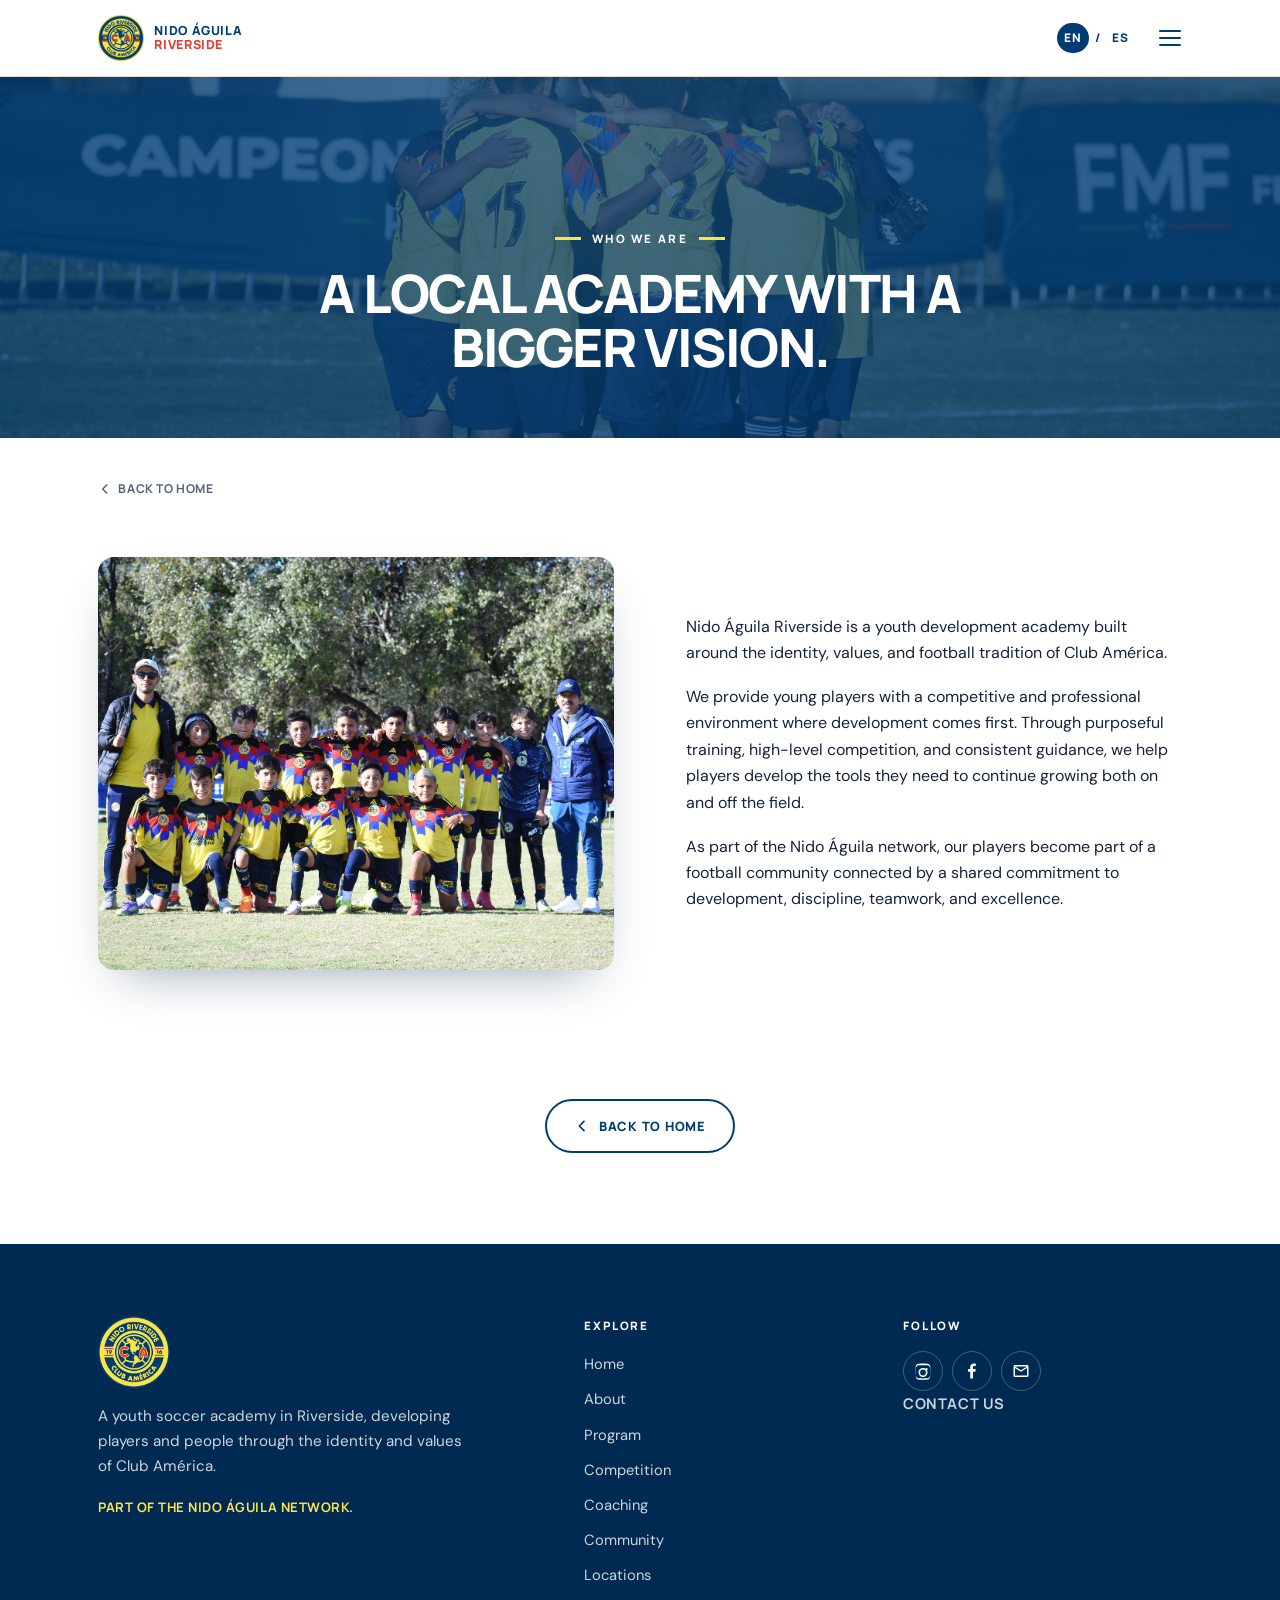
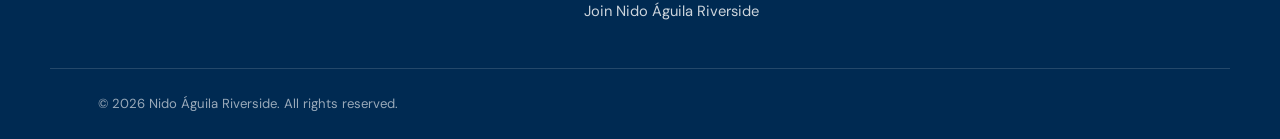
==== about.html @ 348e1729 "change settings" ====
<!doctype html>
<html lang="en">
<head>
  <meta charset="utf-8">
  <meta name="viewport" content="width=device-width, initial-scale=1">
  <title>About | Nido Águila Riverside</title>
  <meta name="description" content="Nido Águila Riverside is a youth development academy in Riverside, California, built around the identity, values, and football tradition of Club América.">
  <link rel="canonical" href="https://YOURDOMAIN.com/about.html">
  <meta property="og:type" content="website">
  <meta property="og:title" content="About | Nido Águila Riverside">
  <meta property="og:description" content="A local youth soccer academy in Riverside with a bigger vision.">
  <meta property="og:image" content="https://YOURDOMAIN.com/assets/logos/nido-riverside-share.jpg">
  <meta name="theme-color" content="#003c71">

  <link rel="icon" href="assets/favicon.ico" sizes="any">
  <link rel="icon" type="image/png" href="assets/icon-32.png" sizes="32x32">
  <link rel="apple-touch-icon" href="assets/apple-touch-icon.png">

  <link rel="preconnect" href="https://fonts.googleapis.com">
  <link rel="preconnect" href="https://fonts.gstatic.com" crossorigin>
  <link rel="stylesheet" href="https://fonts.googleapis.com/css2?family=DM+Sans:wght@400;500;700&family=Manrope:wght@500;600;700;800&display=swap">
  <link rel="stylesheet" href="css/style.css">

  <script src="js/layout.js" defer></script>
  <script src="js/i18n.js" defer></script>
  <script src="js/carousel.js" defer></script>
  <script src="js/main.js" defer></script>
</head>
<body data-page="about">
  <a class="skip-link" href="#main">Skip to content</a>

  <main id="main">

    <section class="page-hero">
      <div class="page-hero-media">
        <img src="assets/pictures/dsc_0401.jpg" alt="" width="1600" height="1067" loading="eager">
      </div>
      <div class="wrap">
        <p class="eyebrow eyebrow-center" data-i18n="about.eyebrow">Who We Are</p>
        <h1 data-i18n="about.title">A local academy with a bigger vision.</h1>
      </div>
    </section>

    <div class="wrap back-top-bar">
      <a class="back-home-top" href="index.html">
        <svg viewBox="0 0 24 24" aria-hidden="true"><path d="M15 5l-7 7 7 7"/></svg>
        <span data-i18n="common.backHome">Back to home</span>
      </a>
    </div>

    <section class="section">
      <div class="wrap split">
        <div class="split-media">
          <img src="assets/pictures/dsc_0513.jpg" alt="The Nido Águila Riverside squad and coaches together for a team photo" width="1600" height="1067" loading="lazy">
        </div>
        <div class="split-copy">
          <p data-i18n="about.p1"></p>
          <p data-i18n="about.p2"></p>
          <p data-i18n="about.p3"></p>
        </div>
      </div>
    </section>

    <div class="wrap page-actions">
      <a class="back-home" href="index.html">
        <svg viewBox="0 0 24 24" aria-hidden="true"><path d="M15 5l-7 7 7 7"/></svg>
        <span data-i18n="common.backHome">Back to home</span>
      </a>
    </div>

  </main>
</body>
</html>
---- css/style.css ----
/* ==========================================================================
   Nido Águila Riverside
   Palette and type are defined once here. Change these values to reskin
   the whole site. Colours are taken from the Club América / Nido Águila
   visual identity (navy, gold, red).
   ========================================================================== */

:root {
  --color-primary: #003c71;      /* Club América navy */
  --color-primary-deep: #002a52; /* darker navy for footer / hovers */
  --color-accent: #f9e547;       /* Club América gold */
  --color-accent-strong: #ffe94d;
  --color-red: #e03c31;          /* Club América red */

  --color-bg: #ffffff;
  --color-bg-warm: #f4f1e9;      /* warm off-white for alternating bands */
  --color-card: #f6f3ea;
  --color-ink: #17223b;
  --color-ink-soft: #55617a;
  --color-line: #e4ddcd;

  --font-heading: "Manrope", "Segoe UI", system-ui, -apple-system, Arial, sans-serif;
  --font-body: "DM Sans", "Segoe UI", system-ui, -apple-system, Arial, sans-serif;

  --wrap: 1180px;
  --header-h: 76px;
  --radius: 16px;
  --shadow: 0 22px 50px -24px rgba(0, 38, 71, 0.45);
}

/* --------------------------------------------------------------------------
   Base
   -------------------------------------------------------------------------- */

*,
*::before,
*::after {
  box-sizing: border-box;
}

html {
  scroll-behavior: smooth;
  overflow-x: clip;
}

body {
  margin: 0;
  background: var(--color-bg);
  color: var(--color-ink);
  font-family: var(--font-body);
  font-size: 1rem;
  line-height: 1.65;
  -webkit-font-smoothing: antialiased;
  overflow-x: clip;
}

img {
  max-width: 100%;
  height: auto;
  display: block;
}

a {
  color: var(--color-red);
  text-decoration-thickness: 1px;
  text-underline-offset: 2px;
}

h1,
h2,
h3 {
  font-family: var(--font-heading);
  font-weight: 800;
  line-height: 1.08;
  letter-spacing: -0.02em;
  text-transform: uppercase;
  margin: 0 0 0.6em;
}

h1 {
  font-size: clamp(2rem, 1.4rem + 3vw, 3.9rem);
  letter-spacing: -0.03em;
  line-height: 1.03;
}

h2 {
  font-size: clamp(1.85rem, 1.4rem + 2.1vw, 3rem);
}

p {
  margin: 0 0 1.1rem;
}

.wrap {
  width: 100%;
  max-width: var(--wrap);
  margin-inline: auto;
  padding-inline: clamp(20px, 5vw, 48px);
}

.skip-link {
  position: absolute;
  left: 16px;
  top: -60px;
  z-index: 200;
  background: var(--color-primary);
  color: #fff;
  padding: 10px 16px;
  border-radius: 0 0 8px 8px;
  text-decoration: none;
  transition: top 0.2s ease;
}

.skip-link:focus {
  top: 0;
}

/* --------------------------------------------------------------------------
   Shared pieces
   -------------------------------------------------------------------------- */

.eyebrow {
  display: flex;
  align-items: center;
  gap: 0.7rem;
  margin: 0 0 1.1rem;
  font-family: var(--font-heading);
  font-weight: 800;
  font-size: 0.72rem;
  letter-spacing: 0.2em;
  text-transform: uppercase;
  color: var(--color-primary);
}

.eyebrow::before {
  content: "";
  width: 26px;
  height: 3px;
  background: var(--color-accent);
  flex: none;
}

.eyebrow-ondark {
  color: #fff;
}

.eyebrow-center {
  justify-content: center;
}

.eyebrow-center::after {
  content: "";
  width: 26px;
  height: 3px;
  background: var(--color-accent);
  flex: none;
}

.lead {
  font-size: clamp(1.02rem, 0.98rem + 0.3vw, 1.2rem);
  line-height: 1.65;
  max-width: 60ch;
}

.btn {
  display: inline-flex;
  align-items: center;
  justify-content: center;
  gap: 0.5rem;
  font-family: var(--font-heading);
  font-weight: 800;
  font-size: 0.82rem;
  letter-spacing: 0.06em;
  text-transform: uppercase;
  padding: 0.95rem 1.7rem;
  border-radius: 999px;
  border: 2px solid var(--color-primary);
  background: var(--color-accent);
  color: var(--color-primary);
  text-decoration: none;
  white-space: nowrap;
  cursor: pointer;
  transition: transform 0.15s ease, background-color 0.15s ease, color 0.15s ease, box-shadow 0.15s ease;
}

.btn:hover {
  background: var(--color-primary);
  color: #fff;
  transform: translateY(-2px);
}

.btn:focus-visible {
  outline: 3px solid var(--color-primary);
  outline-offset: 3px;
}

.btn-lg {
  padding: 1.1rem 2.1rem;
  font-size: 0.9rem;
}

main > section[id] {
  scroll-margin-top: calc(var(--header-h) + 14px);
}

.section {
  padding: clamp(3.75rem, 2.5rem + 5vw, 7rem) 0;
}

.section-alt {
  background: var(--color-bg-warm);
}

.section-head {
  max-width: 46rem;
  margin-bottom: clamp(2.25rem, 1.5rem + 3vw, 3.75rem);
}

.section-head h2 {
  margin-bottom: 0;
}

/* --------------------------------------------------------------------------
   Header / navigation
   -------------------------------------------------------------------------- */

.site-header {
  position: sticky;
  top: 0;
  z-index: 100;
  background: #ffffff;
  border-bottom: 1px solid var(--color-line);
  transition: box-shadow 0.2s ease;
}

.site-header.is-scrolled {
  box-shadow: 0 10px 30px -18px rgba(0, 38, 71, 0.5);
}

.header-inner {
  display: flex;
  align-items: center;
  gap: 1.5rem;
  min-height: var(--header-h);
}

.brand {
  display: flex;
  align-items: center;
  gap: 0.65rem;
  text-decoration: none;
  color: var(--color-primary);
  flex: none;
}

.brand img {
  width: 46px;
  height: 46px;
}

.brand-text {
  display: flex;
  flex-direction: column;
  font-family: var(--font-heading);
  font-weight: 800;
  font-size: 0.78rem;
  line-height: 1.15;
  letter-spacing: 0.05em;
  text-transform: uppercase;
}

.brand-text strong {
  color: var(--color-red);
  font-weight: 800;
}

.site-nav {
  display: flex;
  align-items: center;
  gap: 1.6rem;
  margin-left: auto;
}

.site-nav ul {
  display: flex;
  align-items: center;
  gap: 1.4rem;
  margin: 0;
  padding: 0;
  list-style: none;
}

.site-nav ul a {
  position: relative;
  font-family: var(--font-heading);
  font-weight: 700;
  font-size: 0.76rem;
  letter-spacing: 0.05em;
  text-transform: uppercase;
  text-decoration: none;
  color: var(--color-primary);
  padding: 0.35rem 0;
}

.site-nav ul a::after {
  content: "";
  position: absolute;
  left: 0;
  bottom: 0;
  width: 100%;
  height: 3px;
  background: var(--color-accent);
  transform: scaleX(0);
  transform-origin: left;
  transition: transform 0.2s ease;
}

.site-nav ul a:hover {
  color: var(--color-red);
}

.site-nav ul a.is-current {
  color: var(--color-primary);
}

.site-nav ul a.is-active::after,
.site-nav ul a.is-current::after {
  transform: scaleX(1);
}

.nav-cta {
  padding: 0.62rem 1.15rem;
  font-size: 0.72rem;
}

.header-tools {
  display: flex;
  align-items: center;
  gap: 0.75rem;
  flex: none;
}

.lang-switch {
  display: inline-flex;
  align-items: center;
  gap: 0.35rem;
  font-family: var(--font-heading);
  font-weight: 800;
  font-size: 0.74rem;
  color: var(--color-primary);
}

.lang-switch button {
  border: 0;
  background: transparent;
  color: inherit;
  font: inherit;
  letter-spacing: 0.06em;
  padding: 0.3rem 0.45rem;
  border-radius: 999px;
  cursor: pointer;
  transition: background-color 0.15s ease, color 0.15s ease;
}

.lang-switch button:hover {
  color: var(--color-red);
}

.lang-switch button.is-active {
  background: var(--color-primary);
  color: #fff;
}

.lang-switch button:focus-visible {
  outline: 2px solid var(--color-primary);
  outline-offset: 2px;
}

.menu-toggle {
  display: none;
  width: 44px;
  height: 44px;
  border: 0;
  background: transparent;
  align-items: center;
  justify-content: center;
  cursor: pointer;
}

.menu-icon {
  position: relative;
  display: block;
  width: 22px;
  height: 2px;
  background: var(--color-primary);
  border-radius: 2px;
  transition: background-color 0.2s ease;
}

.menu-icon::before,
.menu-icon::after {
  content: "";
  position: absolute;
  left: 0;
  width: 22px;
  height: 2px;
  background: var(--color-primary);
  border-radius: 2px;
  transition: transform 0.25s ease;
}

.menu-icon::before {
  top: -7px;
}

.menu-icon::after {
  top: 7px;
}

.menu-toggle[aria-expanded="true"] .menu-icon {
  background: transparent;
}

.menu-toggle[aria-expanded="true"] .menu-icon::before {
  transform: translateY(7px) rotate(45deg);
}

.menu-toggle[aria-expanded="true"] .menu-icon::after {
  transform: translateY(-7px) rotate(-45deg);
}

.nav-backdrop {
  display: none;
}

/* --------------------------------------------------------------------------
   Hero
   -------------------------------------------------------------------------- */

.hero {
  position: relative;
  display: flex;
  align-items: center;
  justify-content: center;
  min-height: min(92vh, 880px);
  background: var(--color-primary);
  color: #fff;
  overflow: hidden;
  text-align: center;
}

.hero-carousel,
.hero-track {
  position: absolute;
  inset: 0;
}

.hero-slide {
  position: absolute;
  inset: 0;
  width: 100%;
  height: 100%;
  object-fit: cover;
  opacity: 0;
  transition: opacity 1s ease;
}

.hero-slide.is-active {
  opacity: 1;
}

.hero-shade {
  position: absolute;
  inset: 0;
  background:
    linear-gradient(rgba(0, 27, 51, 0.58), rgba(0, 27, 51, 0.82)),
    radial-gradient(circle at 50% 42%, rgba(0, 27, 51, 0.15), rgba(0, 27, 51, 0.72));
}

.hero-content {
  position: relative;
  z-index: 2;
  min-width: 0;
  max-width: 760px;
  margin-inline: auto;
  padding-top: clamp(6.5rem, 14vh, 10rem);
  padding-bottom: clamp(5rem, 12vh, 8rem);
}

.hero-crest {
  width: clamp(96px, 15vw, 148px);
  height: auto;
  margin: 0 auto 1.6rem;
  filter: drop-shadow(0 10px 24px rgba(0, 12, 26, 0.5));
}

.hero-content .eyebrow {
  justify-content: center;
}

.hero-content h1 {
  margin-bottom: 1rem;
  text-shadow: 0 6px 26px rgba(0, 15, 30, 0.45);
}

.hero-content .lead {
  margin-inline: auto;
  color: rgba(255, 255, 255, 0.92);
  margin-bottom: 1.9rem;
}

.hero .btn,
.band .btn {
  border-color: transparent;
}

.hero .btn:hover,
.band .btn:hover {
  background: #fff;
  color: var(--color-primary);
}

/* carousel controls */

.carousel-arrow {
  position: absolute;
  bottom: 1.4rem;
  z-index: 4;
  width: 46px;
  height: 46px;
  border: 2px solid rgba(255, 255, 255, 0.55);
  border-radius: 50%;
  background: rgba(0, 27, 51, 0.35);
  color: #fff;
  display: grid;
  place-items: center;
  cursor: pointer;
  transition: background-color 0.15s ease, border-color 0.15s ease;
}

.carousel-arrow svg {
  width: 20px;
  height: 20px;
  fill: none;
  stroke: currentColor;
  stroke-width: 2.4;
  stroke-linecap: round;
  stroke-linejoin: round;
}

.carousel-arrow:hover {
  background: var(--color-primary);
  border-color: #fff;
}

.carousel-arrow:focus-visible {
  outline: 3px solid var(--color-accent);
  outline-offset: 2px;
}

.carousel-prev {
  right: calc(1.4rem + 54px);
}

.carousel-next {
  right: 1.4rem;
}

.carousel-dots {
  position: absolute;
  left: clamp(20px, 5vw, 48px);
  bottom: 1.7rem;
  z-index: 4;
  display: flex;
  gap: 0.5rem;
}

.carousel-dots button {
  width: 30px;
  height: 4px;
  padding: 0;
  border: 0;
  border-radius: 999px;
  background: rgba(255, 255, 255, 0.4);
  cursor: pointer;
  transition: background-color 0.2s ease;
}

.carousel-dots button.is-active {
  background: var(--color-accent);
}

.carousel-dots button:focus-visible {
  outline: 2px solid #fff;
  outline-offset: 3px;
}

/* --------------------------------------------------------------------------
   Split sections (text + image)
   -------------------------------------------------------------------------- */

.split {
  display: grid;
  grid-template-columns: 1.02fr 0.98fr;
  align-items: center;
  gap: clamp(2rem, 1rem + 5vw, 4.5rem);
}

.split-reverse .split-media {
  order: 2;
}

.split-media {
  position: relative;
  aspect-ratio: 5 / 4;
  border-radius: var(--radius);
  overflow: hidden;
  box-shadow: var(--shadow);
}

.split-media img {
  width: 100%;
  height: 100%;
  object-fit: cover;
}

.split-copy p:last-child {
  margin-bottom: 0;
}

#competition .split-media {
  aspect-ratio: 4 / 5;
  max-width: 420px;
  margin-inline: auto;
}

.callout {
  margin: clamp(2.5rem, 1.5rem + 3vw, 4rem) 0 0;
  padding: clamp(1.5rem, 1rem + 2vw, 2.25rem) clamp(1.5rem, 1rem + 3vw, 2.75rem);
  border-left: 6px solid var(--color-accent);
  border-radius: 6px;
  background: var(--color-primary);
  color: #fff;
  font-family: var(--font-heading);
  font-weight: 800;
  font-size: clamp(1.25rem, 1rem + 1.6vw, 1.95rem);
  line-height: 1.2;
  letter-spacing: -0.01em;
  text-transform: uppercase;
  max-width: 60rem;
}

/* --------------------------------------------------------------------------
   Feature card grids
   -------------------------------------------------------------------------- */

.card-grid {
  display: grid;
  grid-template-columns: repeat(auto-fit, minmax(270px, 1fr));
  gap: 1.15rem;
  margin: 0;
  padding: 0;
  list-style: none;
  counter-reset: none;
}

.feature-card {
  position: relative;
  padding: clamp(1.5rem, 1rem + 1.5vw, 2.1rem);
  background: var(--color-card);
  border: 1px solid var(--color-line);
  border-radius: var(--radius);
  overflow: hidden;
  transition: transform 0.18s ease, border-color 0.18s ease, background-color 0.18s ease, box-shadow 0.18s ease;
}

.feature-card::before {
  content: "";
  position: absolute;
  left: 0;
  top: 0;
  width: 100%;
  height: 4px;
  background: var(--color-accent);
  transform: scaleX(0);
  transform-origin: left;
  transition: transform 0.25s ease;
}

.feature-card:hover {
  transform: translateY(-4px);
  background: #fff;
  border-color: var(--color-primary);
  box-shadow: var(--shadow);
}

.feature-card:hover::before {
  transform: scaleX(1);
}

.feature-num {
  font-family: var(--font-heading);
  font-weight: 800;
  font-size: clamp(1.9rem, 1.4rem + 1.6vw, 2.6rem);
  line-height: 1;
  color: var(--color-accent);
  -webkit-text-stroke: 1.5px var(--color-primary);
  display: block;
  margin-bottom: 0.7rem;
}

.feature-card h3 {
  font-size: 1.02rem;
  letter-spacing: 0.01em;
  color: var(--color-primary);
  margin-bottom: 0.5rem;
}

.feature-card p {
  margin: 0;
  font-size: 0.95rem;
  line-height: 1.6;
  color: var(--color-ink-soft);
}

/* --------------------------------------------------------------------------
   Training locations
   -------------------------------------------------------------------------- */

.map-frame {
  position: relative;
  aspect-ratio: 5 / 4;
  border-radius: var(--radius);
  overflow: hidden;
  box-shadow: var(--shadow);
  background: var(--color-card);
}

.map-frame iframe {
  position: absolute;
  inset: 0;
  width: 100%;
  height: 100%;
  border: 0;
}

.place-name {
  font-family: var(--font-heading);
  font-weight: 700;
  font-size: 1.1rem;
  color: var(--color-primary);
}

.detail-list {
  margin: 0 0 1.6rem;
  display: grid;
  gap: 0.9rem;
}

.detail-list div {
  border-top: 1px solid var(--color-line);
  padding-top: 0.7rem;
}

.detail-list dt {
  font-family: var(--font-heading);
  font-weight: 800;
  font-size: 0.7rem;
  letter-spacing: 0.16em;
  text-transform: uppercase;
  color: var(--color-ink-soft);
  margin-bottom: 0.15rem;
}

.detail-list dd {
  margin: 0;
  font-size: 1.05rem;
  color: var(--color-ink);
}

.fine-print {
  margin: 1.2rem 0 0;
  font-size: 0.85rem;
  color: var(--color-ink-soft);
}

/* --------------------------------------------------------------------------
   Full-bleed bands (vision, final call to action)
   -------------------------------------------------------------------------- */

.band {
  position: relative;
  padding: clamp(4.5rem, 3rem + 8vw, 8rem) 0;
  background: var(--color-primary);
  color: #fff;
  overflow: hidden;
  text-align: center;
}

.band-media {
  position: absolute;
  inset: 0;
}

.band-media img {
  width: 100%;
  height: 100%;
  object-fit: cover;
  opacity: 0.22;
}

.band-shade {
  position: absolute;
  inset: 0;
  background: radial-gradient(circle at 50% 30%, rgba(0, 60, 113, 0.35), rgba(0, 27, 51, 0.9));
}

.band-content {
  position: relative;
  max-width: 780px;
}

.band-content .eyebrow {
  justify-content: center;
}

.band-content .lead {
  margin-inline: auto;
  color: rgba(255, 255, 255, 0.9);
}

.band-closing {
  margin: 1.6rem 0 0;
  font-family: var(--font-heading);
  font-weight: 800;
  font-size: clamp(1.1rem, 0.9rem + 1.4vw, 1.7rem);
  letter-spacing: 0.01em;
  text-transform: uppercase;
  color: var(--color-accent);
}

.band-cta .band-content .lead {
  margin-bottom: 2rem;
}

/* --------------------------------------------------------------------------
   Footer
   -------------------------------------------------------------------------- */

.site-footer {
  background: var(--color-primary-deep);
  color: rgba(255, 255, 255, 0.8);
  padding-top: clamp(3rem, 2rem + 4vw, 4.5rem);
}

.footer-grid {
  display: grid;
  grid-template-columns: 1.6fr 1fr 1fr;
  gap: 2.5rem;
  padding-bottom: 2.75rem;
}

.footer-brand img {
  width: 72px;
  height: 72px;
  margin-bottom: 1rem;
}

.footer-brand p {
  max-width: 38ch;
  font-size: 0.95rem;
}

.footer-network {
  color: var(--color-accent);
  font-size: 0.82rem !important;
  font-family: var(--font-heading);
  font-weight: 700;
  letter-spacing: 0.04em;
  text-transform: uppercase;
}

.footer-label {
  font-family: var(--font-heading);
  font-weight: 800;
  font-size: 0.72rem;
  letter-spacing: 0.16em;
  text-transform: uppercase;
  color: #fff;
  margin-bottom: 1rem;
}

.footer-col ul {
  list-style: none;
  margin: 0;
  padding: 0;
  display: grid;
  gap: 0.55rem;
}

.footer-col a {
  color: rgba(255, 255, 255, 0.8);
  text-decoration: none;
  font-size: 0.92rem;
}

.footer-col a:hover {
  color: #fff;
}

.social {
  display: flex !important;
  gap: 0.6rem;
  margin-bottom: 1.1rem;
}

.social a {
  width: 40px;
  height: 40px;
  border: 1px solid rgba(255, 255, 255, 0.25);
  border-radius: 50%;
  display: grid;
  place-items: center;
  transition: background-color 0.15s ease, border-color 0.15s ease;
}

.social a:hover {
  background: var(--color-accent);
  border-color: var(--color-accent);
}

.social svg {
  width: 18px;
  height: 18px;
  fill: #fff;
}

.social a:hover svg {
  fill: var(--color-primary);
}

.footer-contact {
  color: #fff;
  font-family: var(--font-heading);
  font-weight: 700;
  font-size: 0.85rem;
  text-transform: uppercase;
  letter-spacing: 0.04em;
}

.footer-bottom {
  border-top: 1px solid rgba(255, 255, 255, 0.14);
  padding-block: 1.5rem;
}

.footer-bottom p {
  margin: 0;
  font-size: 0.82rem;
  color: rgba(255, 255, 255, 0.6);
}

/* --------------------------------------------------------------------------
   Back-to-top button
   -------------------------------------------------------------------------- */

.to-top {
  position: fixed;
  right: clamp(16px, 4vw, 30px);
  bottom: clamp(16px, 4vw, 30px);
  z-index: 60;
  width: 48px;
  height: 48px;
  display: grid;
  place-items: center;
  border: 0;
  border-radius: 50%;
  background: var(--color-primary);
  color: #fff;
  cursor: pointer;
  opacity: 0;
  transform: translateY(14px);
  pointer-events: none;
  box-shadow: 0 12px 28px -10px rgba(0, 38, 71, 0.6);
  transition: opacity 0.25s ease, transform 0.25s ease, background-color 0.15s ease;
}

.to-top.is-visible {
  opacity: 1;
  transform: none;
  pointer-events: auto;
}

.to-top:hover {
  background: var(--color-primary-deep);
}

.to-top:focus-visible {
  outline: 3px solid var(--color-accent);
  outline-offset: 3px;
}

.to-top svg {
  width: 20px;
  height: 20px;
  fill: none;
  stroke: currentColor;
  stroke-width: 2.4;
  stroke-linecap: round;
  stroke-linejoin: round;
}

/* --------------------------------------------------------------------------
   Interior page hero + back-to-home
   -------------------------------------------------------------------------- */

.page-hero {
  position: relative;
  background: var(--color-primary);
  color: #fff;
  text-align: center;
  overflow: hidden;
  padding: clamp(6.5rem, 5rem + 8vw, 9.5rem) 0 clamp(2.75rem, 2rem + 3vw, 4rem);
}

.page-hero-media {
  position: absolute;
  inset: 0;
}

.page-hero-media img {
  width: 100%;
  height: 100%;
  object-fit: cover;
  opacity: 0.22;
}

.page-hero::after {
  content: "";
  position: absolute;
  inset: 0;
  background: radial-gradient(circle at 50% 0%, rgba(255, 255, 255, 0.07), transparent 55%);
}

.page-hero .wrap {
  position: relative;
  z-index: 1;
}

.page-hero .eyebrow {
  color: #fff;
}

.page-hero h1 {
  margin: 0 auto;
  max-width: 20ch;
  font-size: clamp(1.9rem, 1.5rem + 2.4vw, 3.3rem);
}

.page-hero .lead {
  margin: 1.1rem auto 0;
  color: rgba(255, 255, 255, 0.88);
}

.back-top-bar {
  padding-top: clamp(1.75rem, 1rem + 2vw, 2.5rem);
}

.back-top-bar + .section {
  padding-top: clamp(2rem, 1.25rem + 2.5vw, 3.25rem);
}

.page-actions {
  text-align: center;
  padding-top: clamp(1rem, 2vw, 2rem);
  padding-bottom: clamp(3.5rem, 2.5rem + 4vw, 6rem);
}

.back-home {
  display: inline-flex;
  align-items: center;
  gap: 0.55rem;
  font-family: var(--font-heading);
  font-weight: 800;
  font-size: 0.8rem;
  letter-spacing: 0.06em;
  text-transform: uppercase;
  padding: 0.9rem 1.7rem;
  border-radius: 999px;
  border: 2px solid var(--color-primary);
  background: transparent;
  color: var(--color-primary);
  text-decoration: none;
  transition: background-color 0.15s ease, color 0.15s ease, transform 0.15s ease;
}

.back-home:hover {
  background: var(--color-primary);
  color: #fff;
  transform: translateY(-2px);
}

.back-home:focus-visible {
  outline: 3px solid var(--color-primary);
  outline-offset: 3px;
}

.back-home svg {
  width: 16px;
  height: 16px;
  fill: none;
  stroke: currentColor;
  stroke-width: 2.6;
  stroke-linecap: round;
  stroke-linejoin: round;
}

.back-home-top {
  display: inline-flex;
  align-items: center;
  gap: 0.4rem;
  font-family: var(--font-heading);
  font-weight: 700;
  font-size: 0.76rem;
  letter-spacing: 0.05em;
  text-transform: uppercase;
  color: var(--color-ink-soft);
  text-decoration: none;
}

.back-home-top:hover {
  color: var(--color-primary);
}

.back-home-top svg {
  width: 14px;
  height: 14px;
  fill: none;
  stroke: currentColor;
  stroke-width: 2.6;
  stroke-linecap: round;
  stroke-linejoin: round;
}

/* --------------------------------------------------------------------------
   Home: intro + explore grid
   -------------------------------------------------------------------------- */

.section-head-center {
  margin-inline: auto;
  text-align: center;
}

.section-head-center .eyebrow {
  justify-content: center;
}

.home-intro {
  text-align: center;
}

.home-intro-inner {
  max-width: 44rem;
  margin: 0 auto;
}

.home-intro-inner .eyebrow {
  justify-content: center;
}

.home-intro-inner p {
  font-size: clamp(1.05rem, 1rem + 0.4vw, 1.22rem);
  color: var(--color-ink);
}

.home-intro-inner .fine-print {
  font-size: 0.9rem;
  color: var(--color-ink-soft);
}

.home-intro-inner .btn {
  margin-top: 0.5rem;
}

.inline-link {
  display: inline-flex;
  align-items: center;
  gap: 0.4rem;
  font-family: var(--font-heading);
  font-weight: 800;
  font-size: 0.8rem;
  letter-spacing: 0.05em;
  text-transform: uppercase;
  color: var(--color-red);
  text-decoration: none;
}

.inline-link::after {
  content: "→";
  transition: transform 0.18s ease;
}

.inline-link:hover::after {
  transform: translateX(4px);
}

.explore-grid {
  display: grid;
  grid-template-columns: repeat(auto-fit, minmax(260px, 1fr));
  gap: 1.15rem;
  margin: 0;
  padding: 0;
  list-style: none;
}

.explore-card {
  display: flex;
  flex-direction: column;
  gap: 0.5rem;
  padding: clamp(1.5rem, 1rem + 1.5vw, 2rem);
  background: var(--color-card);
  border: 1px solid var(--color-line);
  border-radius: var(--radius);
  text-decoration: none;
  color: inherit;
  transition: transform 0.18s ease, border-color 0.18s ease, background-color 0.18s ease, box-shadow 0.18s ease;
}

.explore-card:hover {
  transform: translateY(-4px);
  background: #fff;
  border-color: var(--color-primary);
  box-shadow: var(--shadow);
}

.explore-card h3 {
  display: flex;
  align-items: center;
  justify-content: space-between;
  gap: 0.6rem;
  margin: 0;
  font-size: 1.02rem;
  color: var(--color-primary);
}

.explore-card h3::after {
  content: "→";
  color: var(--color-red);
  transition: transform 0.18s ease;
}

.explore-card:hover h3::after {
  transform: translateX(4px);
}

.explore-card p {
  margin: 0;
  font-size: 0.92rem;
  line-height: 1.55;
  color: var(--color-ink-soft);
}

/* --------------------------------------------------------------------------
   Leagues
   -------------------------------------------------------------------------- */

.leagues {
  background: var(--color-primary);
  color: #fff;
  text-align: center;
  padding: clamp(3.5rem, 2.5rem + 4vw, 6rem) 0;
}

.leagues .eyebrow {
  color: #fff;
}

.leagues h2 {
  color: #fff;
}

.league-row {
  display: flex;
  flex-wrap: wrap;
  justify-content: center;
  align-items: center;
  gap: clamp(1.1rem, 3vw, 2.5rem);
  margin: 2.5rem 0 1.75rem;
}

.league-badge {
  width: clamp(74px, 12vw, 104px);
  height: clamp(74px, 12vw, 104px);
  border-radius: 50%;
  background: rgba(255, 255, 255, 0.08);
  border: 1px solid rgba(255, 255, 255, 0.22);
  display: grid;
  place-items: center;
  padding: 13px;
}

.league-badge img {
  width: 100%;
  height: 100%;
  object-fit: contain;
  opacity: 0.5;
}

.leagues .note {
  max-width: 44rem;
  margin: 0 auto;
  color: rgba(255, 255, 255, 0.75);
  font-size: 0.95rem;
}

/* --------------------------------------------------------------------------
   Reveal on scroll
   -------------------------------------------------------------------------- */

.will-reveal {
  opacity: 0;
  transform: translateY(20px);
  transition: opacity 0.6s ease, transform 0.6s ease;
}

.will-reveal.is-revealed {
  opacity: 1;
  transform: none;
}

/* --------------------------------------------------------------------------
   Responsive
   -------------------------------------------------------------------------- */

@media (max-width: 1280px) {
  .site-nav {
    position: fixed;
    top: var(--header-h);
    right: 0;
    bottom: 0;
    width: min(330px, 82vw);
    margin: 0;
    flex-direction: column;
    align-items: stretch;
    justify-content: flex-start;
    gap: 0;
    padding: 1.75rem 1.9rem 2rem;
    background: var(--color-primary);
    border-left: 1px solid rgba(255, 255, 255, 0.12);
    transform: translateX(100%);
    visibility: hidden;
    overflow-y: auto;
    overscroll-behavior: contain;
    transition: transform 0.3s ease, visibility 0s linear 0.3s;
  }

  .site-nav.is-open {
    transform: none;
    visibility: visible;
    transition: transform 0.3s ease, visibility 0s;
  }

  .site-nav ul {
    flex-direction: column;
    align-items: stretch;
    gap: 0;
  }

  .site-nav ul li {
    border-bottom: 1px solid rgba(255, 255, 255, 0.14);
  }

  .site-nav ul a {
    display: block;
    padding: 0.95rem 0;
    font-size: 1rem;
    color: #fff;
  }

  .site-nav ul a::after {
    display: none;
  }

  .site-nav ul a.is-active,
  .site-nav ul a.is-current {
    color: var(--color-accent);
  }

  .nav-cta {
    margin-top: 1.6rem;
    align-self: flex-start;
  }

  .site-nav .nav-cta:hover {
    background: #fff;
    color: var(--color-primary);
  }

  .header-tools {
    margin-left: auto;
  }

  .menu-toggle {
    display: inline-flex;
    margin-right: -10px;
  }

  body.nav-open {
    overflow: hidden;
  }

  body.nav-open .nav-backdrop {
    display: block;
    position: fixed;
    inset: 0;
    z-index: 80;
    background: rgba(0, 20, 40, 0.45);
  }
}

@media (max-width: 860px) {
  .split {
    grid-template-columns: 1fr;
    gap: 1.75rem;
  }

  .split-reverse .split-media {
    order: 0;
  }

  .split-media,
  .map-frame {
    aspect-ratio: 3 / 2;
  }

  #competition .split-media {
    aspect-ratio: 3 / 2;
    max-width: none;
  }

  .footer-grid {
    grid-template-columns: 1fr 1fr;
  }

  .footer-brand {
    grid-column: 1 / -1;
  }
}

@media (max-width: 560px) {
  .brand-text {
    font-size: 0.7rem;
  }

  .header-inner {
    gap: 0.75rem;
  }

  .eyebrow {
    letter-spacing: 0.14em;
    font-size: 0.68rem;
  }

  .section {
    padding: 3rem 0;
  }

  .band {
    padding: 3.75rem 0;
  }

  .callout {
    margin-top: 2.25rem;
  }

  .carousel-dots {
    bottom: 1.3rem;
  }

  .carousel-arrow {
    bottom: 1rem;
  }

  .footer-grid {
    grid-template-columns: 1fr;
    gap: 2rem;
  }
}

@media (prefers-reduced-motion: reduce) {
  html {
    scroll-behavior: auto;
  }

  *,
  *::before,
  *::after {
    animation-duration: 0.001ms !important;
    transition-duration: 0.001ms !important;
  }

  .will-reveal {
    opacity: 1;
    transform: none;
  }

  .hero-slide {
    transition: opacity 0.001ms;
  }
}
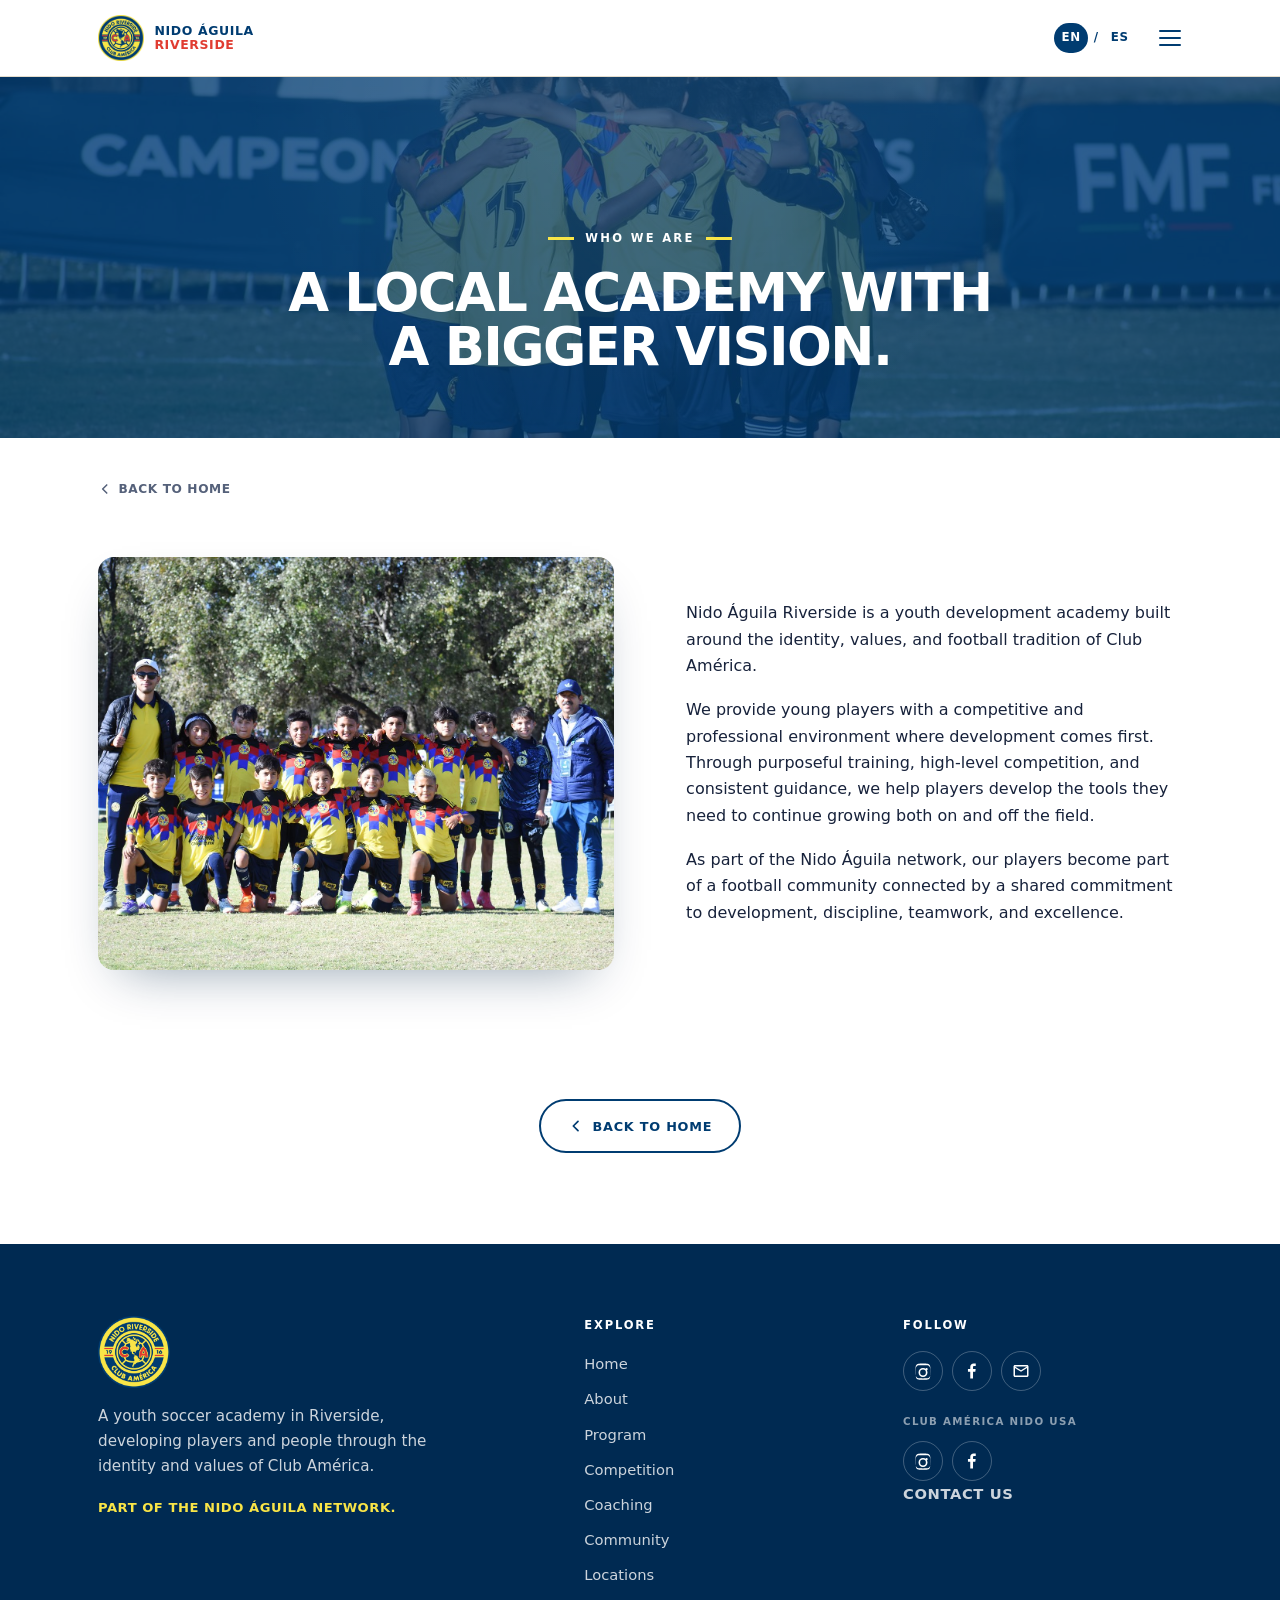
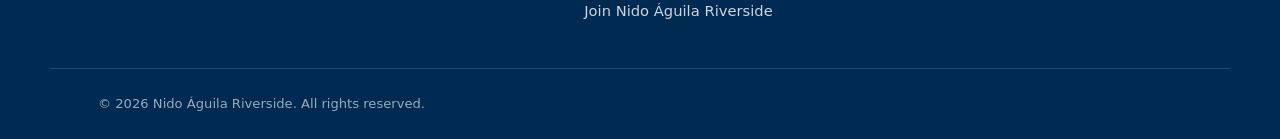
==== commit 843631b8: "security push" ====
--- a/about.html
+++ b/about.html
@@ -3,6 +3,9 @@
 <head>
   <meta charset="utf-8">
   <meta name="viewport" content="width=device-width, initial-scale=1">
+  <meta http-equiv="Content-Security-Policy" content="default-src 'self'; script-src 'self'; style-src 'self' https://fonts.googleapis.com; font-src 'self' https://fonts.gstatic.com; img-src 'self' data:; frame-src https://www.google.com https://maps.google.com; connect-src 'self'; base-uri 'self'; form-action 'self' https://docs.google.com; object-src 'none'; upgrade-insecure-requests">
+  <meta name="referrer" content="strict-origin-when-cross-origin">
+  <meta name="robots" content="index, follow, max-image-preview:large">
   <title>About | Nido Águila Riverside</title>
   <meta name="description" content="Nido Águila Riverside is a youth development academy in Riverside, California, built around the identity, values, and football tradition of Club América.">
   <link rel="canonical" href="https://YOURDOMAIN.com/about.html">
--- a/css/style.css
+++ b/css/style.css
@@ -890,6 +890,16 @@
   margin-bottom: 1rem;
 }
 
+.footer-sublabel {
+  font-family: var(--font-heading);
+  font-weight: 700;
+  font-size: 0.64rem;
+  letter-spacing: 0.13em;
+  text-transform: uppercase;
+  color: rgba(255, 255, 255, 0.55);
+  margin: 1.35rem 0 0.7rem;
+}
+
 .footer-col ul {
   list-style: none;
   margin: 0;
@@ -1260,6 +1270,70 @@
 }
 
 /* --------------------------------------------------------------------------
+   FAQ
+   -------------------------------------------------------------------------- */
+
+.faq-list {
+  max-width: 46rem;
+  margin: 0 auto;
+}
+
+.faq-item {
+  border-top: 1px solid var(--color-line);
+}
+
+.faq-item:last-child {
+  border-bottom: 1px solid var(--color-line);
+}
+
+.faq-item summary {
+  list-style: none;
+  cursor: pointer;
+  display: flex;
+  align-items: center;
+  justify-content: space-between;
+  gap: 1rem;
+  padding: 1.15rem 0;
+  font-family: var(--font-heading);
+  font-weight: 700;
+  font-size: 1.02rem;
+  color: var(--color-primary);
+}
+
+.faq-item summary::-webkit-details-marker {
+  display: none;
+}
+
+.faq-item summary::after {
+  content: "+";
+  font-weight: 700;
+  font-size: 1.4rem;
+  line-height: 1;
+  color: var(--color-red);
+  transition: transform 0.2s ease;
+  flex: none;
+}
+
+.faq-item[open] summary::after {
+  transform: rotate(45deg);
+}
+
+.faq-item summary:focus-visible {
+  outline: 3px solid var(--color-primary);
+  outline-offset: 3px;
+}
+
+.faq-answer {
+  padding: 0 0 1.25rem;
+}
+
+.faq-answer p {
+  margin: 0;
+  color: var(--color-ink-soft);
+  line-height: 1.65;
+}
+
+/* --------------------------------------------------------------------------
    Leagues
    -------------------------------------------------------------------------- */
 
@@ -1282,27 +1356,44 @@
   display: flex;
   flex-wrap: wrap;
   justify-content: center;
-  align-items: center;
-  gap: clamp(1.1rem, 3vw, 2.5rem);
-  margin: 2.5rem 0 1.75rem;
-}
-
-.league-badge {
-  width: clamp(74px, 12vw, 104px);
-  height: clamp(74px, 12vw, 104px);
-  border-radius: 50%;
-  background: rgba(255, 255, 255, 0.08);
-  border: 1px solid rgba(255, 255, 255, 0.22);
+  align-items: stretch;
+  gap: clamp(0.9rem, 2vw, 1.5rem);
+  max-width: 880px;
+  margin: clamp(2rem, 1.5rem + 2vw, 3rem) auto 1.75rem;
+}
+
+.league-card {
+  flex: 0 1 170px;
+  min-width: 140px;
+  min-height: 118px;
   display: grid;
   place-items: center;
-  padding: 13px;
-}
-
-.league-badge img {
-  width: 100%;
-  height: 100%;
+  padding: 14px 16px;
+  background: #fff;
+  border-radius: 14px;
+  transition: transform 0.18s ease, box-shadow 0.18s ease;
+}
+
+a.league-card:hover {
+  transform: translateY(-4px);
+  box-shadow: 0 18px 36px -16px rgba(0, 0, 0, 0.55);
+}
+
+a.league-card:focus-visible {
+  outline: 3px solid var(--color-accent);
+  outline-offset: 3px;
+}
+
+.league-card img {
+  width: auto;
+  height: auto;
+  max-width: 100%;
+  max-height: 82px;
   object-fit: contain;
-  opacity: 0.5;
+}
+
+.league-card--dark {
+  background: #050505;
 }
 
 .leagues .note {
@@ -1310,6 +1401,216 @@
   margin: 0 auto;
   color: rgba(255, 255, 255, 0.75);
   font-size: 0.95rem;
+}
+
+/* --------------------------------------------------------------------------
+   Photo gallery + lightbox
+   -------------------------------------------------------------------------- */
+
+.gallery-folders {
+  margin-top: clamp(2rem, 1.5rem + 2vw, 3rem);
+}
+
+.gallery-loading,
+.gallery-empty {
+  text-align: center;
+  color: var(--color-ink-soft);
+  font-size: 0.95rem;
+  margin: clamp(2rem, 1.5rem + 2vw, 3rem) 0 0;
+}
+
+.album-grid {
+  display: flex;
+  flex-wrap: wrap;
+  justify-content: center;
+  gap: clamp(1.25rem, 1rem + 1.5vw, 2rem);
+}
+
+.album-card {
+  position: relative;
+  flex: 0 1 clamp(260px, 42vw, 360px);
+  aspect-ratio: 4 / 3;
+  border: 0;
+  padding: 0;
+  border-radius: var(--radius);
+  overflow: hidden;
+  cursor: pointer;
+  background: var(--color-primary);
+  box-shadow: var(--shadow);
+  transition: transform 0.2s ease, box-shadow 0.2s ease;
+}
+
+.album-card::after {
+  content: "";
+  position: absolute;
+  inset: 0;
+  background: linear-gradient(to top, rgba(0, 20, 40, 0.82) 0%, rgba(0, 20, 40, 0.15) 45%, rgba(0, 20, 40, 0) 70%);
+}
+
+.album-card:hover,
+.album-card:focus-visible {
+  transform: translateY(-4px);
+  box-shadow: 0 26px 50px -20px rgba(0, 20, 40, 0.6);
+  outline: none;
+}
+
+.album-card:focus-visible {
+  box-shadow: 0 0 0 3px var(--color-accent), var(--shadow);
+}
+
+.album-card-cover {
+  width: 100%;
+  height: 100%;
+  object-fit: cover;
+  display: block;
+  transition: transform 0.4s ease;
+}
+
+.album-card:hover .album-card-cover,
+.album-card:focus-visible .album-card-cover {
+  transform: scale(1.05);
+}
+
+.album-card-meta {
+  position: absolute;
+  left: 0;
+  right: 0;
+  bottom: 0;
+  z-index: 1;
+  display: flex;
+  flex-direction: column;
+  gap: 0.15rem;
+  padding: clamp(1rem, 0.75rem + 1vw, 1.5rem);
+  text-align: left;
+  color: #fff;
+}
+
+.album-card-title {
+  font-family: var(--font-heading);
+  font-weight: 800;
+  font-size: clamp(1.05rem, 0.95rem + 0.6vw, 1.4rem);
+  letter-spacing: -0.01em;
+  text-transform: uppercase;
+  line-height: 1.1;
+}
+
+.album-card-count {
+  font-family: var(--font-heading);
+  font-weight: 700;
+  font-size: 0.72rem;
+  letter-spacing: 0.1em;
+  text-transform: uppercase;
+  color: var(--color-accent);
+}
+
+.lightbox {
+  position: fixed;
+  inset: 0;
+  z-index: 200;
+  display: flex;
+  align-items: center;
+  justify-content: center;
+  padding: clamp(12px, 4vw, 56px);
+  background: rgba(0, 14, 28, 0.95);
+  opacity: 0;
+  visibility: hidden;
+  transition: opacity 0.2s ease, visibility 0.2s ease;
+}
+
+.lightbox.is-open {
+  opacity: 1;
+  visibility: visible;
+}
+
+body.lightbox-open {
+  overflow: hidden;
+}
+
+.lightbox-figure {
+  margin: 0;
+  max-width: 100%;
+  max-height: 100%;
+  display: flex;
+  flex-direction: column;
+  align-items: center;
+  gap: 0.9rem;
+}
+
+.lightbox-figure img {
+  max-width: 100%;
+  max-height: 78vh;
+  border-radius: 6px;
+  box-shadow: 0 30px 80px rgba(0, 0, 0, 0.55);
+}
+
+.lightbox-figure figcaption {
+  color: rgba(255, 255, 255, 0.7);
+  font-size: 0.85rem;
+  text-align: center;
+  max-width: 60ch;
+}
+
+.lightbox-close,
+.lightbox-nav {
+  position: absolute;
+  width: 48px;
+  height: 48px;
+  display: grid;
+  place-items: center;
+  border: 2px solid rgba(255, 255, 255, 0.35);
+  border-radius: 50%;
+  background: rgba(0, 14, 28, 0.5);
+  color: #fff;
+  cursor: pointer;
+  transition: background-color 0.15s ease, border-color 0.15s ease;
+}
+
+.lightbox-close:hover,
+.lightbox-nav:hover {
+  background: var(--color-primary);
+  border-color: #fff;
+}
+
+.lightbox-close:focus-visible,
+.lightbox-nav:focus-visible {
+  outline: 3px solid var(--color-accent);
+  outline-offset: 2px;
+}
+
+.lightbox-close {
+  top: clamp(12px, 3vw, 28px);
+  right: clamp(12px, 3vw, 28px);
+}
+
+.lightbox-prev {
+  left: clamp(8px, 2vw, 24px);
+}
+
+.lightbox-next {
+  right: clamp(8px, 2vw, 24px);
+}
+
+.lightbox-close svg,
+.lightbox-nav svg {
+  width: 20px;
+  height: 20px;
+  fill: none;
+  stroke: currentColor;
+  stroke-width: 2.4;
+  stroke-linecap: round;
+  stroke-linejoin: round;
+}
+
+@media (max-width: 560px) {
+  .album-card {
+    flex-basis: 100%;
+    max-width: 420px;
+  }
+
+  .lightbox-nav {
+    width: 42px;
+    height: 42px;
+  }
 }
 
 /* --------------------------------------------------------------------------
